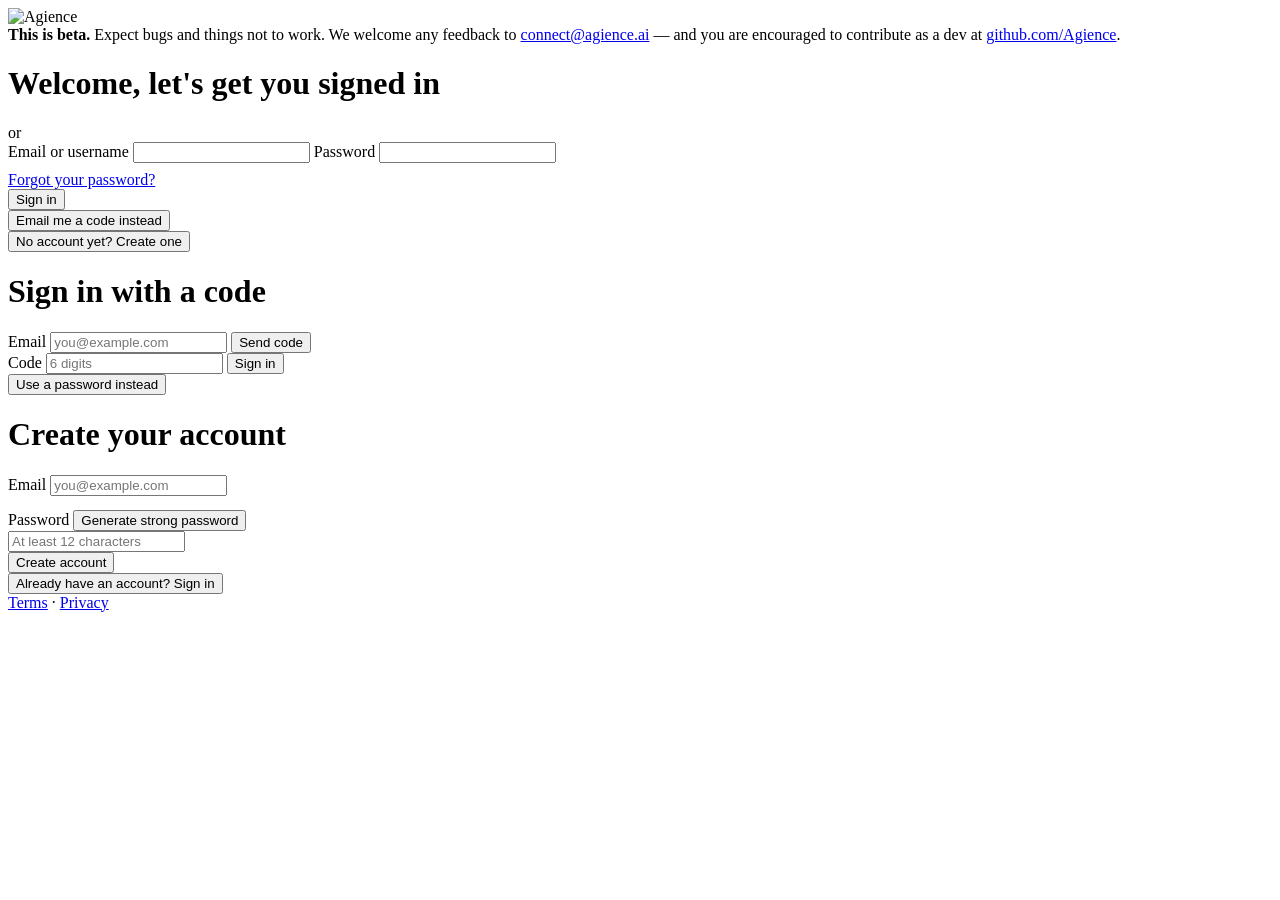
==== src/origin/web/index.html @ 96b87fd8 "links" ====
<!doctype html><html lang="en"><head>
<meta charset="utf-8"><meta name="viewport" content="width=device-width, initial-scale=1">
<title>Sign in · Agience</title><link rel="icon" href="/web/favicon.png"><link rel="stylesheet" href="/web/app.css">
</head><body>
<div class="bg"><div class="grad"></div><div class="blob b1"></div><div class="blob b2"></div></div>
<div class="card">
  <img class="logo" src="/web/logo_v.png" alt="Agience">

  <!-- Above the panels, not inside one: it applies to signing in, creating an account and the
       emailed code alike, and repeating it three times would read as an error rather than as
       context. -->
  <div class="beta"><strong>This is beta.</strong> Expect bugs and things not to work. We welcome
    any feedback to <a href="mailto:connect@agience.ai">connect@agience.ai</a> &mdash; and you are
    encouraged to contribute as a dev at
    <a href="https://github.com/Agience" target="_blank" rel="noopener noreferrer">github.com/Agience</a>.</div>

  <!-- LOGIN -->
  <div id="login">
    <h1>Welcome, let's get you signed in</h1>

    <!-- Federated sign-in. Empty until `/auth/providers` answers, and it stays empty on a node
         with none configured — the same rule the OTP block below follows, that a method is
         rendered only once it is known to work.

         This existed ONLY on the `/auth/authorize` chooser, so a visitor arriving at
         origin.agience.ai directly saw password-and-OTP while someone sent here by a service
         provider saw Google as well. That is the identical bug the OTP comment below describes,
         with a different method: one authority must not offer different sets of sign-in methods
         depending on which door you came through.

         ⚠ These buttons DO NOT use this page's implicit flow. They start authorization-code +
         PKCE at `/auth/authorize`, because federation cannot be done any other way — see
         `startFederated` in the script. -->
    <div id="providers"></div>
    <div class="sep hidden" id="provSep">or</div>

    <form id="loginForm">
      <label for="identifier">Email or username</label>
      <input id="identifier" type="text" autocomplete="username" required>
      <label for="password">Password</label>
      <input id="password" type="password" autocomplete="current-password" required>
      <div class="between" style="margin-top:8px">
        <a class="link" href="/reset-password">Forgot your password?</a>
      </div>
      <button class="primary" type="submit" id="loginBtn">Sign in</button>
    </form>
    <div class="row"><button class="link" type="button" id="otpToggle">Email me a code instead</button></div>
    <div class="row"><button class="link" id="toRegister">No account yet? Create one</button></div>
  </div>

  <!-- OTP — the same method the /auth/authorize chooser offers, on this page too.
       It was only ever on the chooser, so anyone arriving at origin.agience.ai directly saw
       password-or-nothing while a service provider's visitors saw both. One authority offering
       two different sets of sign-in methods depending on which door you came through is a bug,
       not a design.
       These are the STANDALONE endpoints (`/auth/otp/*`), which mint a token directly, because
       this page holds a session. The chooser posts to `/auth/authorize/otp/*` instead, which
       mints an authorization code — different grant, same proof. -->
  <div id="otp" class="hidden">
    <h1>Sign in with a code</h1>
    <div id="otpStep1">
      <form id="otpSendForm">
        <label for="otpEmail">Email</label>
        <input id="otpEmail" type="email" autocomplete="email" required placeholder="you@example.com">
        <button class="primary" type="submit" id="otpSend">Send code</button>
      </form>
    </div>
    <div id="otpStep2" class="hidden">
      <form id="otpCodeForm">
        <label for="otpCode">Code</label>
        <input id="otpCode" inputmode="numeric" autocomplete="one-time-code" required placeholder="6 digits">
        <button class="primary" type="submit" id="otpVerify">Sign in</button>
      </form>
    </div>
    <div class="row"><button class="link" type="button" id="otpBack">Use a password instead</button></div>
  </div>

  <!-- REGISTER -->
  <div id="register" class="hidden">
    <h1>Create your account</h1>
    <form id="registerForm">
      <label for="remail">Email</label>
      <input id="remail" type="email" autocomplete="email" required placeholder="you@example.com">
      <div class="between"><label for="rpassword" style="margin-bottom:0">Password</label>
        <button class="link" type="button" id="genPw" style="margin-top:14px">Generate strong password</button></div>
      <input id="rpassword" type="password" autocomplete="new-password" required placeholder="At least 12 characters">
      <div class="hint" id="pwHint"></div>
      <button class="primary" type="submit" id="registerBtn">Create account</button>
    </form>
    <div class="row"><button class="link" id="toLogin">Already have an account? Sign in</button></div>
  </div>

  <div class="msg" id="msg"></div>
  <div class="foot"><a href="https://agience.ai/terms">Terms</a> · <a href="https://agience.ai/privacy">Privacy</a></div>
</div>

<script src="/web/bg.js"></script>
<script src="/web/app.js"></script>
<script>
// already signed in? go to account (unless an SP is waiting for a token, or we are mid-handshake:
// a federated return carries `?code=` and must be exchanged even when a stale token is present,
// or the person who just chose an account lands back on the old one)
if (isAuthed() && !qs("redirect_uri") && !qs("code") && !qs("error")) location.replace("/account");

const $ = (s) => document.querySelector(s);
const msg = $("#msg");
function show(t, cls) { msg.className = "msg " + (cls || "muted"); msg.textContent = t || ""; }
function swap(to) {
  $("#login").classList.toggle("hidden", to !== "login");
  $("#register").classList.toggle("hidden", to !== "register");
  $("#otp").classList.toggle("hidden", to !== "otp");
  show("");
}
$("#toRegister").onclick = () => swap("register");
$("#toLogin").onclick = () => swap("login");

// ── Federated sign-in ────────────────────────────────────────────────────────────────────────
// Authorization code + PKCE, not this page's implicit flow: an upstream IdP returns a code to a
// registered redirect, so there is no implicit path to take even if one were wanted.
//
// ⛔ THE SERVICE-PROVIDER HANDOFF MUST SURVIVE THE ROUND TRIP. When an SP sends someone here it
// passes `?redirect_uri=…&state=…`, and `finishLogin` reads those from `location.search` to hand
// the token back. Google's return replaces that query string with `?code=…`, so both are gone by
// the time the token exists — the person signs in successfully and lands on `/account` instead of
// the app that sent them, which reads exactly like being kicked out after logging in. They are
// stashed before the redirect and restored onto the URL afterwards, so `finishLogin` sees what it
// would have seen had the round trip never happened.
const FED_KEY = "agience.fed";
const CLIENT_ID = "platform";
const FED_REDIRECT = location.origin + "/";

function b64url(bytes) {
  return btoa(String.fromCharCode(...new Uint8Array(bytes)))
    .replace(/\+/g, "-").replace(/\//g, "_").replace(/=+$/, "");
}

async function startFederated(name) {
  const v = new Uint8Array(32); crypto.getRandomValues(v);
  const verifier = b64url(v);
  const challenge = b64url(await crypto.subtle.digest("SHA-256", new TextEncoder().encode(verifier)));
  // sessionStorage, not localStorage: this is dead the moment the handshake ends, and a verifier
  // left behind in a shared browser is a replayable half of someone else's sign-in.
  sessionStorage.setItem(FED_KEY, JSON.stringify({
    v: verifier, rd: qs("redirect_uri") || "", st: qs("state") || "",
  }));
  const p = new URLSearchParams({
    response_type: "code", client_id: CLIENT_ID, redirect_uri: FED_REDIRECT,
    scope: "openid email profile", provider: name,
    state: b64url(crypto.getRandomValues(new Uint8Array(16))),
    code_challenge: challenge, code_challenge_method: "S256",
  });
  location.assign("/auth/authorize?" + p.toString());
}

async function completeFederated(code) {
  let saved = null;
  try { saved = JSON.parse(sessionStorage.getItem(FED_KEY) || "null"); } catch (e) { saved = null; }
  sessionStorage.removeItem(FED_KEY);
  if (!saved || !saved.v) {
    // No verifier means this tab did not start the handshake — a bookmarked callback URL, or a
    // code pasted in. There is nothing to exchange it with, and saying so is better than a 400.
    show("That sign-in link has expired. Please try again.", "err");
    history.replaceState(null, "", location.pathname);
    return;
  }
  show("Signing you in…");
  // ⚠ FORM-ENCODED, NOT JSON. `/auth/token` declares its parameters as `Form(...)` — it is the
  // RFC 6749 token endpoint and takes `application/x-www-form-urlencoded`. The shared `post()`
  // helper sends JSON, which this endpoint answers 422 to, so it is deliberately not used here.
  const r = await (async () => {
    try {
      const res = await fetch("/auth/token", {
        method: "POST",
        headers: { "Content-Type": "application/x-www-form-urlencoded" },
        body: new URLSearchParams({
          grant_type: "authorization_code", code: code,
          redirect_uri: FED_REDIRECT, client_id: CLIENT_ID, code_verifier: saved.v,
        }).toString(),
      });
      let data = {};
      try { data = await res.json(); } catch (e) { /* empty body */ }
      return { ok: res.ok, status: res.status, data, detail: (data && data.detail) || null };
    } catch (e) {
      return { ok: false, status: 0, data: {}, detail: "Network error" };
    }
  })();
  if (r.ok && r.data && r.data.access_token) {
    // Restore what the SP sent before handing off, so the audited handoff in `finishLogin` is
    // reused rather than reimplemented here — one copy of the allow-list check, not two.
    const url = new URL(location.href);
    url.search = "";
    if (saved.rd) url.searchParams.set("redirect_uri", saved.rd);
    if (saved.st) url.searchParams.set("state", saved.st);
    history.replaceState(null, "", url.toString());
    show("Signed in ✓", "ok");
    finishLogin(r.data.access_token);
    return;
  }
  show(r.detail || ("Sign-in failed (" + r.status + ")"), "err");
  history.replaceState(null, "", location.pathname);
}

const GOOGLE_MARK = '<svg viewBox="0 0 48 48" aria-hidden="true">'
  + '<path fill="#EA4335" d="M24 9.5c3.54 0 6.71 1.22 9.21 3.6l6.85-6.85C35.9 2.38 30.47 0 24 0 14.62 0 6.51 5.38 2.56 13.22l7.98 6.19C12.43 13.72 17.74 9.5 24 9.5z"/>'
  + '<path fill="#4285F4" d="M46.98 24.55c0-1.57-.15-3.09-.38-4.55H24v9.02h12.94c-.58 2.96-2.26 5.48-4.78 7.18l7.73 6c4.51-4.18 7.09-10.36 7.09-17.65z"/>'
  + '<path fill="#FBBC05" d="M10.53 28.59c-.48-1.45-.76-2.99-.76-4.59s.27-3.14.76-4.59l-7.98-6.19C.92 16.46 0 20.12 0 24c0 3.88.92 7.54 2.56 10.78l7.97-6.19z"/>'
  + '<path fill="#34A853" d="M24 48c6.48 0 11.93-2.13 15.89-5.81l-7.73-6c-2.15 1.45-4.92 2.3-8.16 2.3-6.26 0-11.57-4.22-13.47-9.91l-7.98 6.19C6.51 42.62 14.62 48 24 48z"/>'
  + "</svg>";

async function renderProviders() {
  let r;
  try { r = await fetch("/auth/providers", { headers: { Accept: "application/json" } }); }
  catch (e) { return; }               // offline: the password form still works, so say nothing
  if (!r.ok) return;
  let d; try { d = await r.json(); } catch (e) { return; }
  const list = (d && d.providers) || [];
  if (!list.length) return;           // none configured — render nothing, not an empty divider
  const box = $("#providers");
  for (const p of list) {
    const b = document.createElement("button");
    b.type = "button"; b.className = "provider";
    if (p.name === "google") b.innerHTML = GOOGLE_MARK;
    // textContent, never innerHTML: the label is operator configuration (`CUSTOM_OIDC_NAME`),
    // which the settings endpoint can set — the same reason the server-side chooser escapes it.
    b.appendChild(document.createTextNode("Continue with " + (p.label || p.name)));
    b.onclick = () => { b.disabled = true; startFederated(p.name); };
    box.appendChild(b);
  }
  $("#provSep").classList.remove("hidden");
}


if (qs("error")) {
  show(qs("error_description") || ("Sign-in was refused (" + qs("error") + ")"), "err");
  history.replaceState(null, "", location.pathname);
  renderProviders();
} else if (qs("code")) {
  completeFederated(qs("code"));
} else {
  renderProviders();
}

// OTP
$("#otpToggle").onclick = () => { swap("otp"); $("#otpEmail").focus(); };
$("#otpBack").onclick = () => {
  swap("login");
  $("#otpStep1").classList.remove("hidden");
  $("#otpStep2").classList.add("hidden");
};
$("#otpSendForm").addEventListener("submit", async (e) => {
  e.preventDefault();
  const b = $("#otpSend"); b.disabled = true; show("Sending…");
  const r = await post("/auth/otp/request", { email: $("#otpEmail").value.trim().toLowerCase() });
  if (r.ok) {
    $("#otpStep1").classList.add("hidden");
    $("#otpStep2").classList.remove("hidden");
    $("#otpCode").focus();
    // Said the same way whether or not the account exists. The endpoint answers `sent` for an
    // unknown address on purpose, so that it is not an account-enumeration oracle, and this text
    // must not give away what the API declines to.
    show("If that address has an account, a code is on its way.", "muted");
  } else if (r.status === 503) {
    show("Email sign-in isn't available on this node — use a password.", "err");
  } else if (r.status === 429) {
    show(r.detail || "Too many attempts. Try again in a few minutes.", "err");
  } else {
    show(r.detail || ("Could not send a code (" + r.status + ")"), "err");
  }
  b.disabled = false;
});
$("#otpCodeForm").addEventListener("submit", async (e) => {
  e.preventDefault();
  const b = $("#otpVerify"); b.disabled = true; show("Checking…");
  const r = await post("/auth/otp/verify", {
    email: $("#otpEmail").value.trim().toLowerCase(),
    code: $("#otpCode").value.trim(),
  });
  if (r.ok && r.data.access_token) { show("Signed in ✓", "ok"); finishLogin(r.data.access_token); return; }
  show(r.status === 401 ? "That code isn't right, or it has expired."
                        : (r.detail || ("Sign-in failed (" + r.status + ")")), "err");
  b.disabled = false;
});

// password generator
$("#genPw").onclick = () => {
  const U="ABCDEFGHIJKLMNOPQRSTUVWXYZ",L="abcdefghijklmnopqrstuvwxyz",D="0123456789",S="!@#$%^&*-_=+.";
  const all=U+L+D+S, pick=(cs)=>{const b=new Uint32Array(1);crypto.getRandomValues(b);return cs[b[0]%cs.length];};
  let ch=[pick(U),pick(L),pick(D),pick(S)]; while(ch.length<20) ch.push(pick(all));
  for(let i=ch.length-1;i>0;i--){const b=new Uint32Array(1);crypto.getRandomValues(b);const j=b[0]%(i+1);[ch[i],ch[j]]=[ch[j],ch[i]];}
  const pw=ch.join(""); $("#rpassword").value=pw; $("#rpassword").type="text";
  $("#pwHint").textContent="Generated — copy it somewhere safe.";
  navigator.clipboard && navigator.clipboard.writeText(pw).then(()=>{$("#pwHint").textContent="Generated & copied to clipboard.";},()=>{});
};
$("#rpassword").addEventListener("input", (e) => {
  const v = e.target.value; $("#pwHint").textContent = v ? (v.length>=12 ? "✓ at least 12 characters" : "○ at least 12 characters") : "";
});

// LOGIN submit
$("#loginForm").addEventListener("submit", async (e) => {
  e.preventDefault(); const b=$("#loginBtn"); b.disabled=true; show("Signing in…");
  const r = await post("/auth/password/login", { identifier: $("#identifier").value.trim(), password: $("#password").value });
  if (r.ok && r.data.access_token) { show("Signed in ✓","ok"); finishLogin(r.data.access_token); return; }
  if (r.status===401) show("That email/username or password isn't right.","err");
  else if (r.status===403) show(r.detail || "Please verify your email to sign in — we've sent a link.","err");
  else show(r.detail || ("Sign-in failed ("+r.status+")"),"err");
  b.disabled=false;
});

// REGISTER submit — email IS the username (single field, required)
$("#registerForm").addEventListener("submit", async (e) => {
  e.preventDefault();
  const email = $("#remail").value.trim().toLowerCase();
  if (!email || email.indexOf("@") < 1) { show("Enter a valid email.","err"); return; }
  if ($("#rpassword").value.length < 12) { show("Password must be at least 12 characters.","err"); return; }
  const b=$("#registerBtn"); b.disabled=true; show("Creating account…");
  const r = await post("/auth/password/register", {
    username: email, name: email.split("@")[0],
    password: $("#rpassword").value, email: email,
  });
  if (r.ok && r.data.verification_required) { location.href="/verify-email?sent=1"; return; }
  if (r.ok && r.data.access_token) { show("Account created ✓","ok"); finishLogin(r.data.access_token); return; }
  show(r.detail || ("Could not create account ("+r.status+")"),"err"); b.disabled=false;
});
</script>
</body></html>
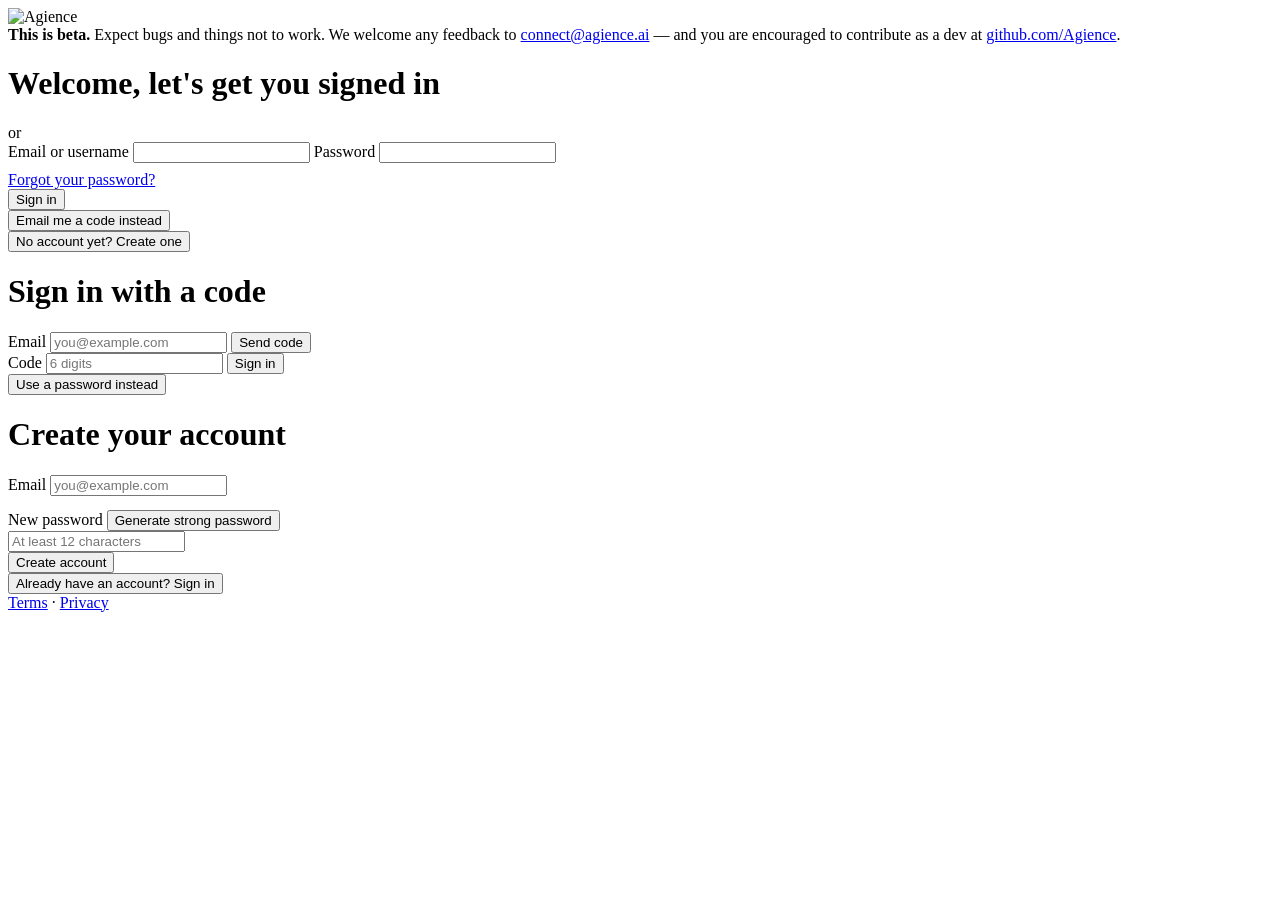
==== commit 6b75fa65: "home node test custody" ====
--- a/src/origin/web/index.html
+++ b/src/origin/web/index.html
@@ -36,9 +36,9 @@
 
     <form id="loginForm">
       <label for="identifier">Email or username</label>
-      <input id="identifier" type="text" autocomplete="username" required>
+      <input id="identifier" name="username" type="text" autocomplete="username" required>
       <label for="password">Password</label>
-      <input id="password" type="password" autocomplete="current-password" required>
+      <input id="password" name="password" type="password" autocomplete="current-password" required>
       <div class="between" style="margin-top:8px">
         <a class="link" href="/reset-password">Forgot your password?</a>
       </div>
@@ -81,7 +81,7 @@
     <form id="registerForm">
       <label for="remail">Email</label>
       <input id="remail" type="email" autocomplete="email" required placeholder="you@example.com">
-      <div class="between"><label for="rpassword" style="margin-bottom:0">Password</label>
+      <div class="between"><label for="rpassword" style="margin-bottom:0">New password</label>
         <button class="link" type="button" id="genPw" style="margin-top:14px">Generate strong password</button></div>
       <input id="rpassword" type="password" autocomplete="new-password" required placeholder="At least 12 characters">
       <div class="hint" id="pwHint"></div>
@@ -96,230 +96,5 @@
 
 <script src="/web/bg.js"></script>
 <script src="/web/app.js"></script>
-<script>
-// already signed in? go to account (unless an SP is waiting for a token, or we are mid-handshake:
-// a federated return carries `?code=` and must be exchanged even when a stale token is present,
-// or the person who just chose an account lands back on the old one)
-if (isAuthed() && !qs("redirect_uri") && !qs("code") && !qs("error")) location.replace("/account");
-
-const $ = (s) => document.querySelector(s);
-const msg = $("#msg");
-function show(t, cls) { msg.className = "msg " + (cls || "muted"); msg.textContent = t || ""; }
-function swap(to) {
-  $("#login").classList.toggle("hidden", to !== "login");
-  $("#register").classList.toggle("hidden", to !== "register");
-  $("#otp").classList.toggle("hidden", to !== "otp");
-  show("");
-}
-$("#toRegister").onclick = () => swap("register");
-$("#toLogin").onclick = () => swap("login");
-
-// ── Federated sign-in ────────────────────────────────────────────────────────────────────────
-// Authorization code + PKCE, not this page's implicit flow: an upstream IdP returns a code to a
-// registered redirect, so there is no implicit path to take even if one were wanted.
-//
-// ⛔ THE SERVICE-PROVIDER HANDOFF MUST SURVIVE THE ROUND TRIP. When an SP sends someone here it
-// passes `?redirect_uri=…&state=…`, and `finishLogin` reads those from `location.search` to hand
-// the token back. Google's return replaces that query string with `?code=…`, so both are gone by
-// the time the token exists — the person signs in successfully and lands on `/account` instead of
-// the app that sent them, which reads exactly like being kicked out after logging in. They are
-// stashed before the redirect and restored onto the URL afterwards, so `finishLogin` sees what it
-// would have seen had the round trip never happened.
-const FED_KEY = "agience.fed";
-const CLIENT_ID = "platform";
-const FED_REDIRECT = location.origin + "/";
-
-function b64url(bytes) {
-  return btoa(String.fromCharCode(...new Uint8Array(bytes)))
-    .replace(/\+/g, "-").replace(/\//g, "_").replace(/=+$/, "");
-}
-
-async function startFederated(name) {
-  const v = new Uint8Array(32); crypto.getRandomValues(v);
-  const verifier = b64url(v);
-  const challenge = b64url(await crypto.subtle.digest("SHA-256", new TextEncoder().encode(verifier)));
-  // sessionStorage, not localStorage: this is dead the moment the handshake ends, and a verifier
-  // left behind in a shared browser is a replayable half of someone else's sign-in.
-  sessionStorage.setItem(FED_KEY, JSON.stringify({
-    v: verifier, rd: qs("redirect_uri") || "", st: qs("state") || "",
-  }));
-  const p = new URLSearchParams({
-    response_type: "code", client_id: CLIENT_ID, redirect_uri: FED_REDIRECT,
-    scope: "openid email profile", provider: name,
-    state: b64url(crypto.getRandomValues(new Uint8Array(16))),
-    code_challenge: challenge, code_challenge_method: "S256",
-  });
-  location.assign("/auth/authorize?" + p.toString());
-}
-
-async function completeFederated(code) {
-  let saved = null;
-  try { saved = JSON.parse(sessionStorage.getItem(FED_KEY) || "null"); } catch (e) { saved = null; }
-  sessionStorage.removeItem(FED_KEY);
-  if (!saved || !saved.v) {
-    // No verifier means this tab did not start the handshake — a bookmarked callback URL, or a
-    // code pasted in. There is nothing to exchange it with, and saying so is better than a 400.
-    show("That sign-in link has expired. Please try again.", "err");
-    history.replaceState(null, "", location.pathname);
-    return;
-  }
-  show("Signing you in…");
-  // ⚠ FORM-ENCODED, NOT JSON. `/auth/token` declares its parameters as `Form(...)` — it is the
-  // RFC 6749 token endpoint and takes `application/x-www-form-urlencoded`. The shared `post()`
-  // helper sends JSON, which this endpoint answers 422 to, so it is deliberately not used here.
-  const r = await (async () => {
-    try {
-      const res = await fetch("/auth/token", {
-        method: "POST",
-        headers: { "Content-Type": "application/x-www-form-urlencoded" },
-        body: new URLSearchParams({
-          grant_type: "authorization_code", code: code,
-          redirect_uri: FED_REDIRECT, client_id: CLIENT_ID, code_verifier: saved.v,
-        }).toString(),
-      });
-      let data = {};
-      try { data = await res.json(); } catch (e) { /* empty body */ }
-      return { ok: res.ok, status: res.status, data, detail: (data && data.detail) || null };
-    } catch (e) {
-      return { ok: false, status: 0, data: {}, detail: "Network error" };
-    }
-  })();
-  if (r.ok && r.data && r.data.access_token) {
-    // Restore what the SP sent before handing off, so the audited handoff in `finishLogin` is
-    // reused rather than reimplemented here — one copy of the allow-list check, not two.
-    const url = new URL(location.href);
-    url.search = "";
-    if (saved.rd) url.searchParams.set("redirect_uri", saved.rd);
-    if (saved.st) url.searchParams.set("state", saved.st);
-    history.replaceState(null, "", url.toString());
-    show("Signed in ✓", "ok");
-    finishLogin(r.data.access_token);
-    return;
-  }
-  show(r.detail || ("Sign-in failed (" + r.status + ")"), "err");
-  history.replaceState(null, "", location.pathname);
-}
-
-const GOOGLE_MARK = '<svg viewBox="0 0 48 48" aria-hidden="true">'
-  + '<path fill="#EA4335" d="M24 9.5c3.54 0 6.71 1.22 9.21 3.6l6.85-6.85C35.9 2.38 30.47 0 24 0 14.62 0 6.51 5.38 2.56 13.22l7.98 6.19C12.43 13.72 17.74 9.5 24 9.5z"/>'
-  + '<path fill="#4285F4" d="M46.98 24.55c0-1.57-.15-3.09-.38-4.55H24v9.02h12.94c-.58 2.96-2.26 5.48-4.78 7.18l7.73 6c4.51-4.18 7.09-10.36 7.09-17.65z"/>'
-  + '<path fill="#FBBC05" d="M10.53 28.59c-.48-1.45-.76-2.99-.76-4.59s.27-3.14.76-4.59l-7.98-6.19C.92 16.46 0 20.12 0 24c0 3.88.92 7.54 2.56 10.78l7.97-6.19z"/>'
-  + '<path fill="#34A853" d="M24 48c6.48 0 11.93-2.13 15.89-5.81l-7.73-6c-2.15 1.45-4.92 2.3-8.16 2.3-6.26 0-11.57-4.22-13.47-9.91l-7.98 6.19C6.51 42.62 14.62 48 24 48z"/>'
-  + "</svg>";
-
-async function renderProviders() {
-  let r;
-  try { r = await fetch("/auth/providers", { headers: { Accept: "application/json" } }); }
-  catch (e) { return; }               // offline: the password form still works, so say nothing
-  if (!r.ok) return;
-  let d; try { d = await r.json(); } catch (e) { return; }
-  const list = (d && d.providers) || [];
-  if (!list.length) return;           // none configured — render nothing, not an empty divider
-  const box = $("#providers");
-  for (const p of list) {
-    const b = document.createElement("button");
-    b.type = "button"; b.className = "provider";
-    if (p.name === "google") b.innerHTML = GOOGLE_MARK;
-    // textContent, never innerHTML: the label is operator configuration (`CUSTOM_OIDC_NAME`),
-    // which the settings endpoint can set — the same reason the server-side chooser escapes it.
-    b.appendChild(document.createTextNode("Continue with " + (p.label || p.name)));
-    b.onclick = () => { b.disabled = true; startFederated(p.name); };
-    box.appendChild(b);
-  }
-  $("#provSep").classList.remove("hidden");
-}
-
-
-if (qs("error")) {
-  show(qs("error_description") || ("Sign-in was refused (" + qs("error") + ")"), "err");
-  history.replaceState(null, "", location.pathname);
-  renderProviders();
-} else if (qs("code")) {
-  completeFederated(qs("code"));
-} else {
-  renderProviders();
-}
-
-// OTP
-$("#otpToggle").onclick = () => { swap("otp"); $("#otpEmail").focus(); };
-$("#otpBack").onclick = () => {
-  swap("login");
-  $("#otpStep1").classList.remove("hidden");
-  $("#otpStep2").classList.add("hidden");
-};
-$("#otpSendForm").addEventListener("submit", async (e) => {
-  e.preventDefault();
-  const b = $("#otpSend"); b.disabled = true; show("Sending…");
-  const r = await post("/auth/otp/request", { email: $("#otpEmail").value.trim().toLowerCase() });
-  if (r.ok) {
-    $("#otpStep1").classList.add("hidden");
-    $("#otpStep2").classList.remove("hidden");
-    $("#otpCode").focus();
-    // Said the same way whether or not the account exists. The endpoint answers `sent` for an
-    // unknown address on purpose, so that it is not an account-enumeration oracle, and this text
-    // must not give away what the API declines to.
-    show("If that address has an account, a code is on its way.", "muted");
-  } else if (r.status === 503) {
-    show("Email sign-in isn't available on this node — use a password.", "err");
-  } else if (r.status === 429) {
-    show(r.detail || "Too many attempts. Try again in a few minutes.", "err");
-  } else {
-    show(r.detail || ("Could not send a code (" + r.status + ")"), "err");
-  }
-  b.disabled = false;
-});
-$("#otpCodeForm").addEventListener("submit", async (e) => {
-  e.preventDefault();
-  const b = $("#otpVerify"); b.disabled = true; show("Checking…");
-  const r = await post("/auth/otp/verify", {
-    email: $("#otpEmail").value.trim().toLowerCase(),
-    code: $("#otpCode").value.trim(),
-  });
-  if (r.ok && r.data.access_token) { show("Signed in ✓", "ok"); finishLogin(r.data.access_token); return; }
-  show(r.status === 401 ? "That code isn't right, or it has expired."
-                        : (r.detail || ("Sign-in failed (" + r.status + ")")), "err");
-  b.disabled = false;
-});
-
-// password generator
-$("#genPw").onclick = () => {
-  const U="ABCDEFGHIJKLMNOPQRSTUVWXYZ",L="abcdefghijklmnopqrstuvwxyz",D="0123456789",S="!@#$%^&*-_=+.";
-  const all=U+L+D+S, pick=(cs)=>{const b=new Uint32Array(1);crypto.getRandomValues(b);return cs[b[0]%cs.length];};
-  let ch=[pick(U),pick(L),pick(D),pick(S)]; while(ch.length<20) ch.push(pick(all));
-  for(let i=ch.length-1;i>0;i--){const b=new Uint32Array(1);crypto.getRandomValues(b);const j=b[0]%(i+1);[ch[i],ch[j]]=[ch[j],ch[i]];}
-  const pw=ch.join(""); $("#rpassword").value=pw; $("#rpassword").type="text";
-  $("#pwHint").textContent="Generated — copy it somewhere safe.";
-  navigator.clipboard && navigator.clipboard.writeText(pw).then(()=>{$("#pwHint").textContent="Generated & copied to clipboard.";},()=>{});
-};
-$("#rpassword").addEventListener("input", (e) => {
-  const v = e.target.value; $("#pwHint").textContent = v ? (v.length>=12 ? "✓ at least 12 characters" : "○ at least 12 characters") : "";
-});
-
-// LOGIN submit
-$("#loginForm").addEventListener("submit", async (e) => {
-  e.preventDefault(); const b=$("#loginBtn"); b.disabled=true; show("Signing in…");
-  const r = await post("/auth/password/login", { identifier: $("#identifier").value.trim(), password: $("#password").value });
-  if (r.ok && r.data.access_token) { show("Signed in ✓","ok"); finishLogin(r.data.access_token); return; }
-  if (r.status===401) show("That email/username or password isn't right.","err");
-  else if (r.status===403) show(r.detail || "Please verify your email to sign in — we've sent a link.","err");
-  else show(r.detail || ("Sign-in failed ("+r.status+")"),"err");
-  b.disabled=false;
-});
-
-// REGISTER submit — email IS the username (single field, required)
-$("#registerForm").addEventListener("submit", async (e) => {
-  e.preventDefault();
-  const email = $("#remail").value.trim().toLowerCase();
-  if (!email || email.indexOf("@") < 1) { show("Enter a valid email.","err"); return; }
-  if ($("#rpassword").value.length < 12) { show("Password must be at least 12 characters.","err"); return; }
-  const b=$("#registerBtn"); b.disabled=true; show("Creating account…");
-  const r = await post("/auth/password/register", {
-    username: email, name: email.split("@")[0],
-    password: $("#rpassword").value, email: email,
-  });
-  if (r.ok && r.data.verification_required) { location.href="/verify-email?sent=1"; return; }
-  if (r.ok && r.data.access_token) { show("Account created ✓","ok"); finishLogin(r.data.access_token); return; }
-  show(r.detail || ("Could not create account ("+r.status+")"),"err"); b.disabled=false;
-});
-</script>
+<script src="/web/index-page.js"></script>
 </body></html>
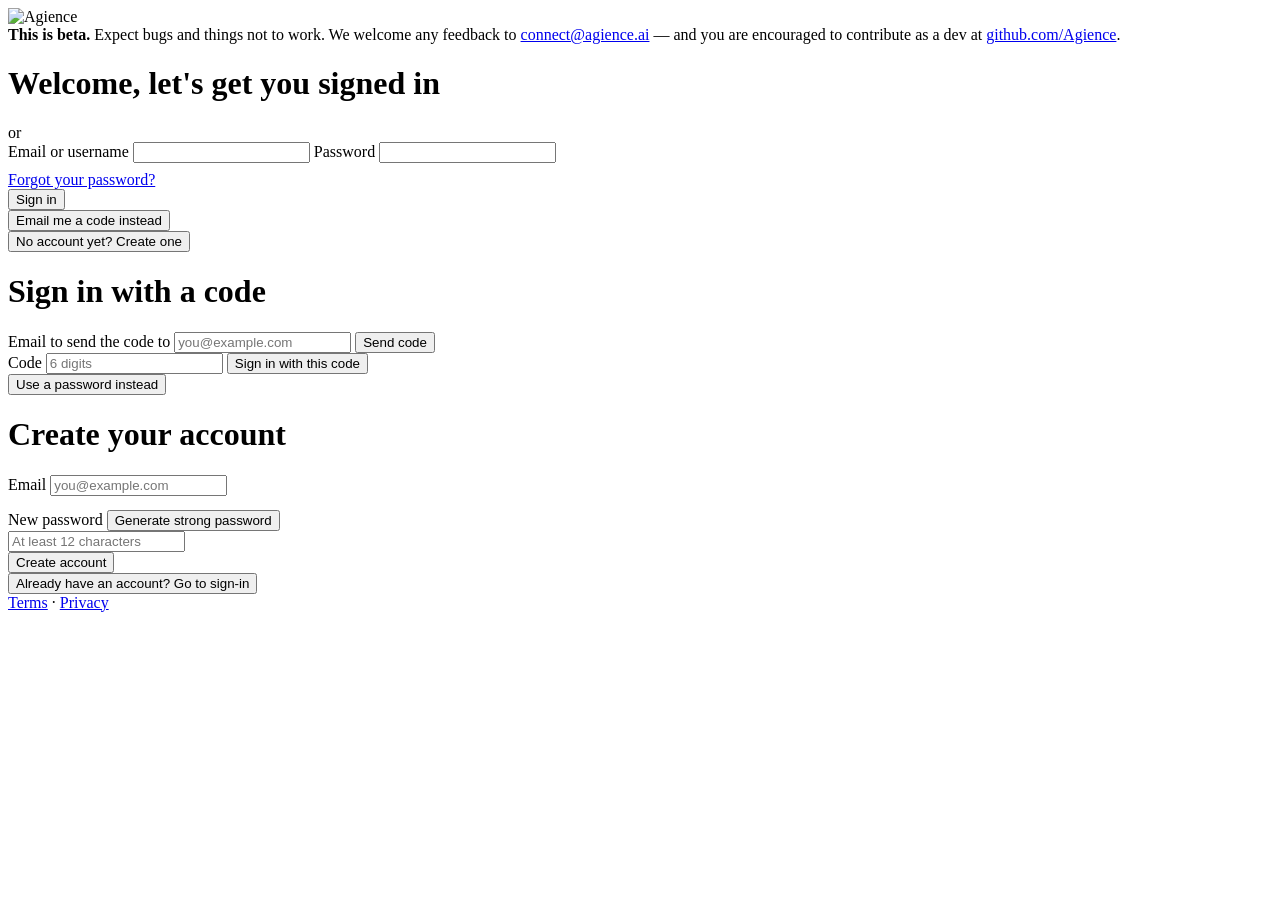
==== commit f7336a2d: "71/test tree as installed 2026-11-11" ====
--- a/src/origin/web/index.html
+++ b/src/origin/web/index.html
@@ -60,7 +60,7 @@
     <h1>Sign in with a code</h1>
     <div id="otpStep1">
       <form id="otpSendForm">
-        <label for="otpEmail">Email</label>
+        <label for="otpEmail">Email to send the code to</label>
         <input id="otpEmail" type="email" autocomplete="email" required placeholder="you@example.com">
         <button class="primary" type="submit" id="otpSend">Send code</button>
       </form>
@@ -69,7 +69,7 @@
       <form id="otpCodeForm">
         <label for="otpCode">Code</label>
         <input id="otpCode" inputmode="numeric" autocomplete="one-time-code" required placeholder="6 digits">
-        <button class="primary" type="submit" id="otpVerify">Sign in</button>
+        <button class="primary" type="submit" id="otpVerify">Sign in with this code</button>
       </form>
     </div>
     <div class="row"><button class="link" type="button" id="otpBack">Use a password instead</button></div>
@@ -87,7 +87,7 @@
       <div class="hint" id="pwHint"></div>
       <button class="primary" type="submit" id="registerBtn">Create account</button>
     </form>
-    <div class="row"><button class="link" id="toLogin">Already have an account? Sign in</button></div>
+    <div class="row"><button class="link" type="button" id="toLogin">Already have an account? Go to sign-in</button></div>
   </div>
 
   <div class="msg" id="msg"></div>
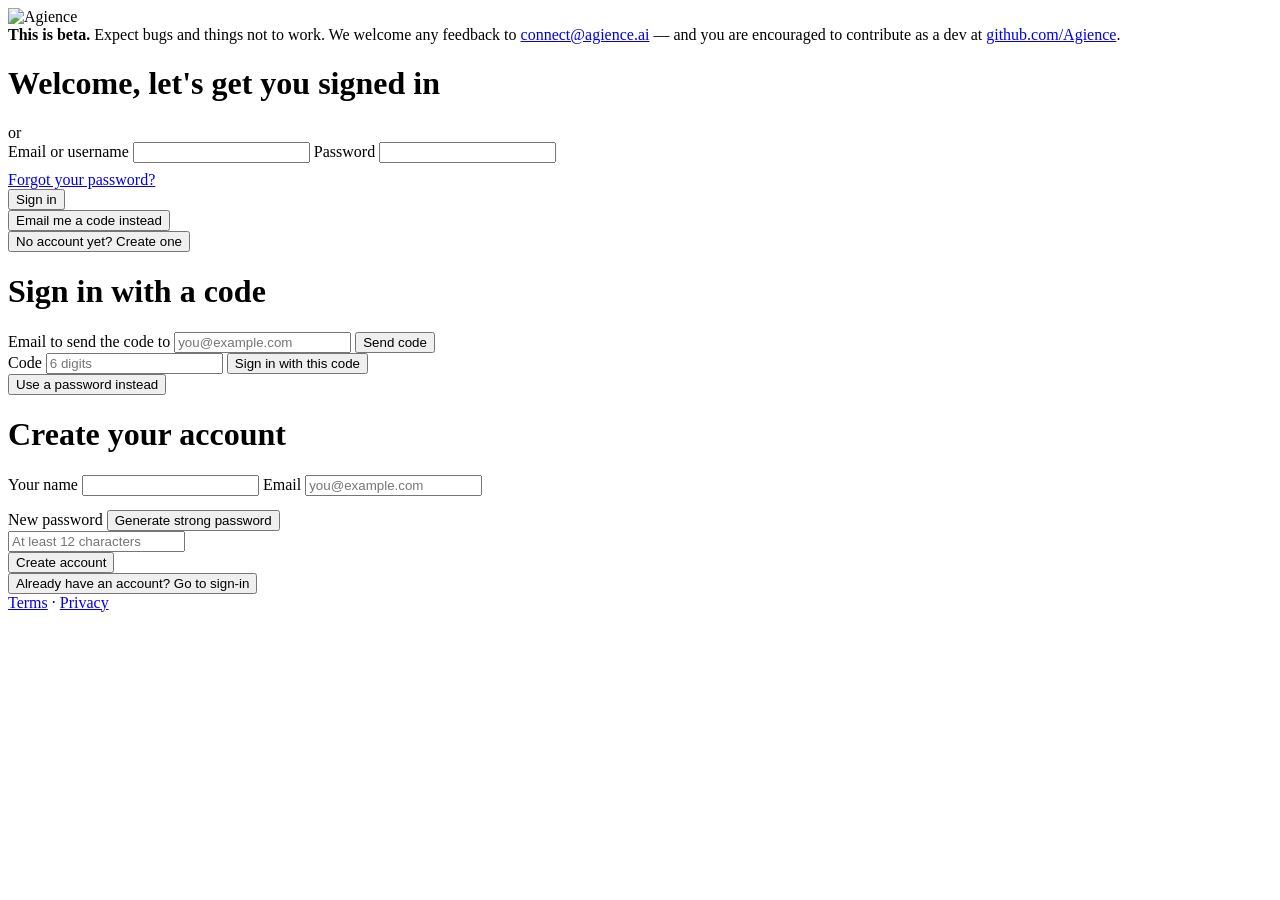
==== commit 0c7b59a1: "bug-088 089 name at sign-up, starting browser confirms without password" ====
--- a/src/origin/web/index.html
+++ b/src/origin/web/index.html
@@ -79,6 +79,9 @@
   <div id="register" class="hidden">
     <h1>Create your account</h1>
     <form id="registerForm">
+      <div aria-hidden="true" style="position:absolute;left:-10000px;top:auto;width:1px;height:1px;overflow:hidden"><label for="rwebsite">Website</label><input id="rwebsite" name="website" type="text" tabindex="-1" autocomplete="off"></div>
+      <label for="rname">Your name</label>
+      <input id="rname" type="text" autocomplete="name" required maxlength="120">
       <label for="remail">Email</label>
       <input id="remail" type="email" autocomplete="email" required placeholder="you@example.com">
       <div class="between"><label for="rpassword" style="margin-bottom:0">New password</label>
